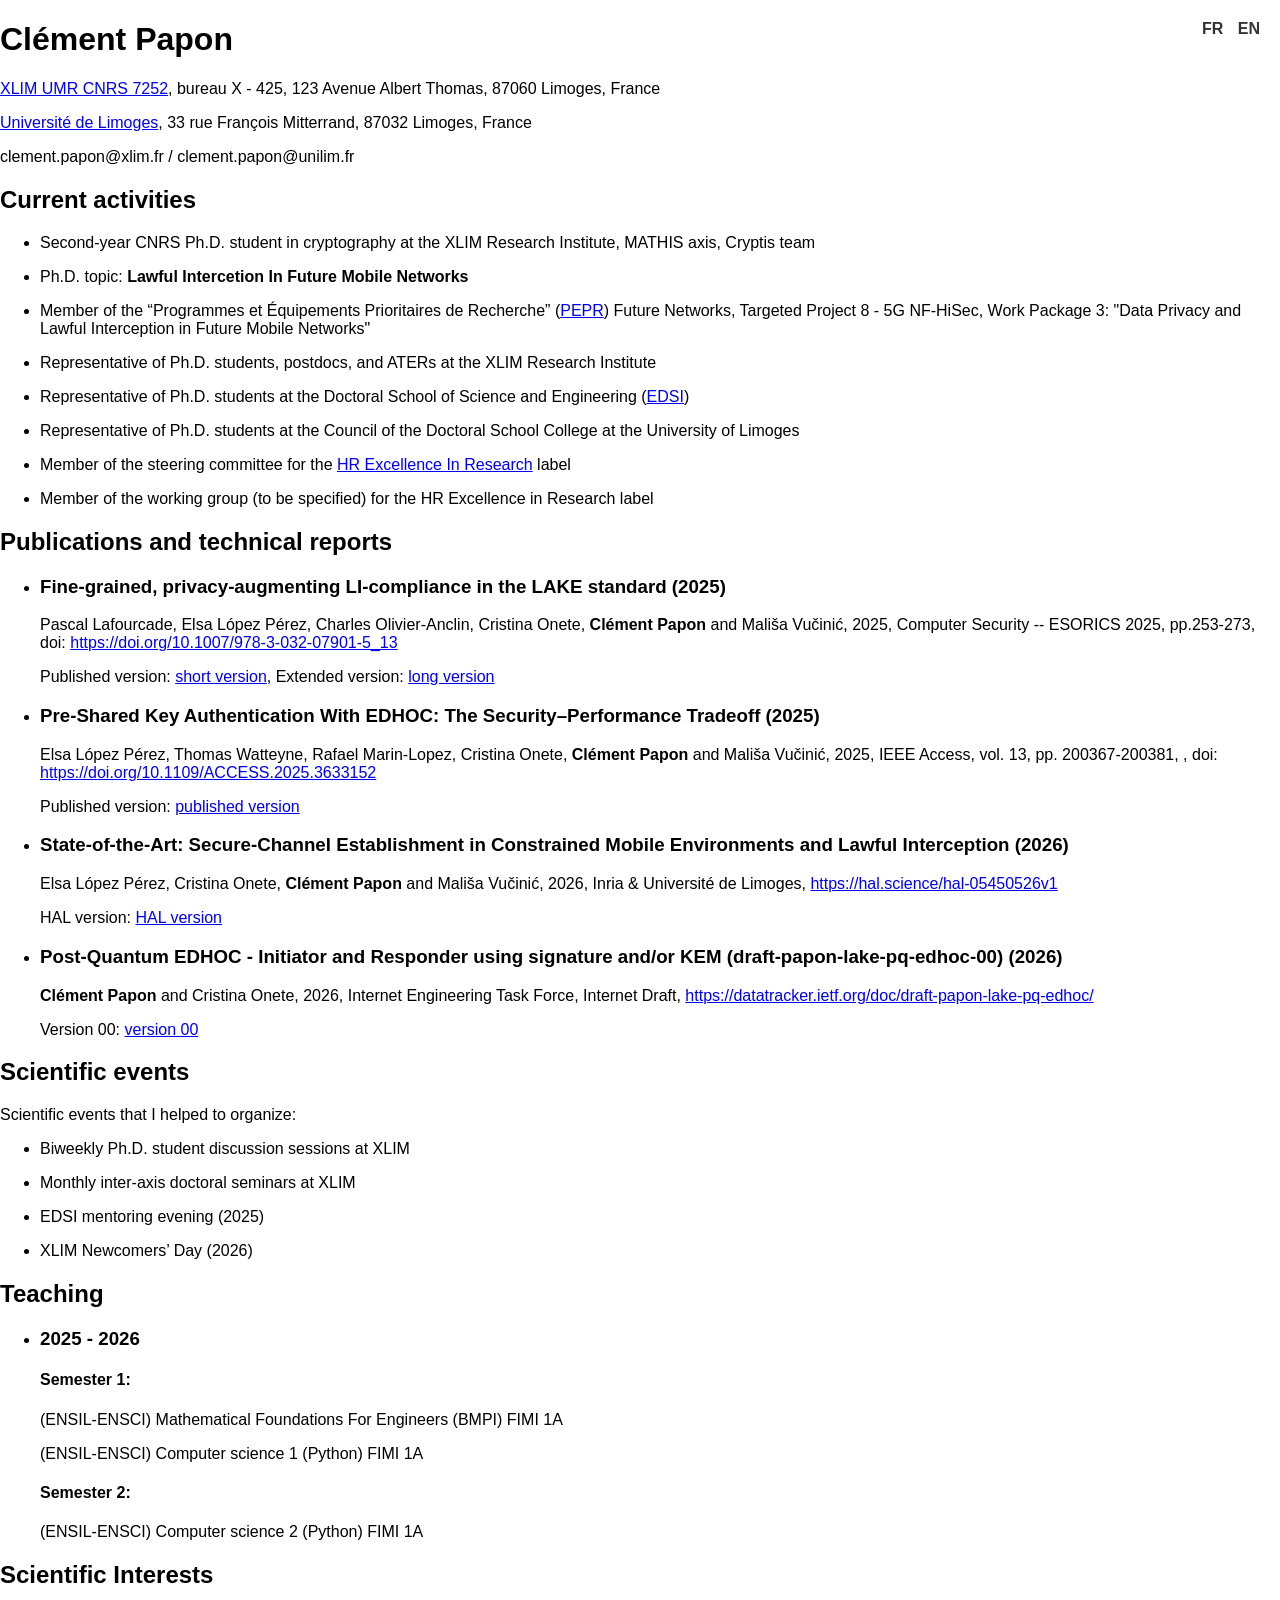
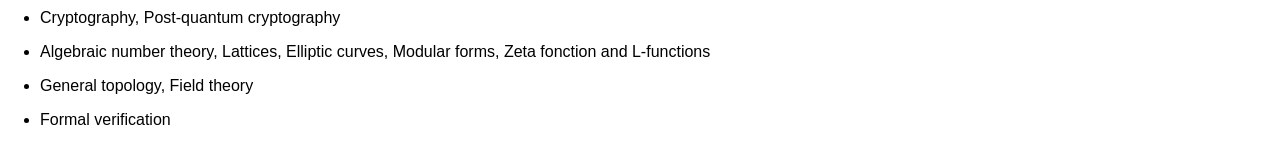
==== en/index.html @ 48d71d9f "ajustement et traduction" ====
<!DOCTYPE html>
<html>
<head>
  <title>Clément Papon</title>
  <meta charset="utf-8">
  <link rel="stylesheet" href="/style.css">
</head>
<body>
  <div class="lang-switch">
    <a href="/fr/">FR</a>
    <a href="/en/">EN</a>
  </div>
  <h1>Clément Papon</h1>
  <p><a href="https://www.xlim.fr">XLIM UMR CNRS 7252</a>, bureau X - 425, 123 Avenue Albert Thomas, 87060 Limoges, France</p>
  <p><a href="https://www.unilim.fr">Université de Limoges</a>, 33 rue François Mitterrand, 87032 Limoges, France</p>
  <p>clement.papon@xlim.fr / clement.papon@unilim.fr</p>
  <h2>Current activities</h2>
  <ul>
    <li><p>Second-year CNRS Ph.D. student in cryptography at the XLIM Research Institute, MATHIS axis, Cryptis team</p></li>
    <li><p>Ph.D. topic: <strong>Lawful Intercetion In Future Mobile Networks</strong></p></li>
    <li><p>Member of the “Programmes et Équipements Prioritaires de Recherche” (<a href="https://pepr-futurenetworks.fr">PEPR</a>) Future Networks, Targeted Project 8 - 5G NF-HiSec, Work Package 3: "Data Privacy and Lawful Interception in Future Mobile Networks"</p></li>
    <li><p>Representative of Ph.D. students, postdocs, and ATERs at the XLIM Research Institute</p></li>
    <li><p>Representative of Ph.D. students at the Doctoral School of Science and Engineering (<a href="https://www.unilim.fr/ced/les-ecoles-doctorales/ecole-doctorale-sciences-et-ingenierie/">EDSI</a>)</p></li>
    <li><p>Representative of Ph.D. students at the Council of the Doctoral School College at the University of Limoges</p></li>
    <li><p>Member of the steering committee for the <a href="https://www.unilim.fr/recherche/recherche-et-engagement-europeen/">HR Excellence In Research</a> label</p></li>
    <li><p>Member of the working group (to be specified) for the HR Excellence in Research label</p></li>
  </ul>
  <h2>Publications and technical reports</h2>
  <ul>
    <li><h3><strong>Fine-grained, privacy-augmenting LI-compliance in the LAKE standard (2025)</strong></h3></li>
    <p>Pascal Lafourcade, Elsa López Pérez, Charles Olivier-Anclin, Cristina Onete, <strong>Clément Papon</strong> and Mališa Vučinić, 2025, Computer Security -- ESORICS 2025, pp.253-273, doi: <a href="https://doi.org/10.1007/978-3-032-07901-5_13">https://doi.org/10.1007/978-3-032-07901-5_13 </a></p>
    <p>Published version: <a href="/articles/LI-EDHOC-short.pdf">short version</a>, Extended version: <a href="/articles/LI-EDHOC-long.pdf">long version</a></p>
    <li><h3><strong>Pre-Shared Key Authentication With EDHOC: The Security–Performance Tradeoff (2025)</strong></h3></li>
    <p>Elsa López Pérez, Thomas Watteyne, Rafael Marin-Lopez, Cristina Onete, <strong>Clément Papon</strong> and Mališa Vučinić, 2025, IEEE Access, vol. 13, pp. 200367-200381, , doi: <a href="https://doi.org/10.1109/ACCESS.2025.3633152">https://doi.org/10.1109/ACCESS.2025.3633152</a></p>
    <p>Published version: <a href="/articles/EDHOC-PSK.pdf">published version</a></p>
    <li><h3><strong>State-of-the-Art: Secure-Channel Establishment in Constrained Mobile Environments and Lawful Interception (2026)</strong></h3></li>
    <p>Elsa López Pérez, Cristina Onete, <strong>Clément Papon</strong> and Mališa Vučinić, 2026, Inria & Université de Limoges, <a href="https://hal.science/hal-05450526v1">https://hal.science/hal-05450526v1</a></p>
    <p>HAL version: <a href="/articles/State-of-the-art-D31.pdf">HAL version</a></p>
    <li><h3><strong>Post-Quantum EDHOC - Initiator and Responder using signature and/or KEM (draft-papon-lake-pq-edhoc-00) (2026)</strong></h3></li>
    <p><strong>Clément Papon</strong> and Cristina Onete, 2026, Internet Engineering Task Force, Internet Draft, <a href="https://datatracker.ietf.org/doc/draft-papon-lake-pq-edhoc/">https://datatracker.ietf.org/doc/draft-papon-lake-pq-edhoc/</a></p>
    <p>Version 00: <a href="/articles/draft-papon-lake-pq-edhoc-00.pdf">version 00</a></p>
  </ul>
  <h2>Scientific events</h2>
  <p>Scientific events that I helped to organize:</p>
  <ul>
    <li><p>Biweekly Ph.D. student discussion sessions at XLIM</p></li>
    <li><p>Monthly inter-axis doctoral seminars at XLIM</p></li>
    <li><p>EDSI mentoring evening (2025)</p></li>
    <li><p>XLIM Newcomers’ Day (2026)</p></li>
  </ul>
  <h2>Teaching</h2>
  <ul>
    <li><h3><strong>2025 - 2026</strong></h3></li>
    <p><h4>Semester 1:</h4> (ENSIL-ENSCI) Mathematical Foundations For Engineers (BMPI) FIMI 1A</p>
    <p>(ENSIL-ENSCI) Computer science 1 (Python) FIMI 1A</p>
    <p><h4>Semester 2:</h4> (ENSIL-ENSCI) Computer science 2 (Python) FIMI 1A</p>
  </ul>
  <h2>Scientific Interests</h2>
  <ul>
    <li><p>Cryptography, Post-quantum cryptography</p></li>
    <li><p>Algebraic number theory, Lattices, Elliptic curves, Modular forms, Zeta fonction and L-functions</p></li>
    <li><p>General topology, Field theory</p></li>
    <li><p>Formal verification</p></li>
  </ul>
  </body>
</html>
---- style.css ----
body {
    font-family: sans-serif;
    margin: auto;
    max-width: 1280px;
  }

  .navbar {
    background-color: #313236;
    border-radius: 2px;
    max-width: 800px;
  }

  .navbar a {
    color: #aaa;
    display: inline-block;
    font-size: 15px;
    padding: 10px;
    text-decoration: none;
  }

  .navbar a:hover {
    color: #ffffff;
  }

  .lang-switch {
    position: absolute;
    top: 20px;
    right: 20px;
    font-family: sans-serif;
  }

  .lang-switch a {
    text-decoration: none;
    margin-left: 10px;
    color: #333;
    font-weight: bold;
  }
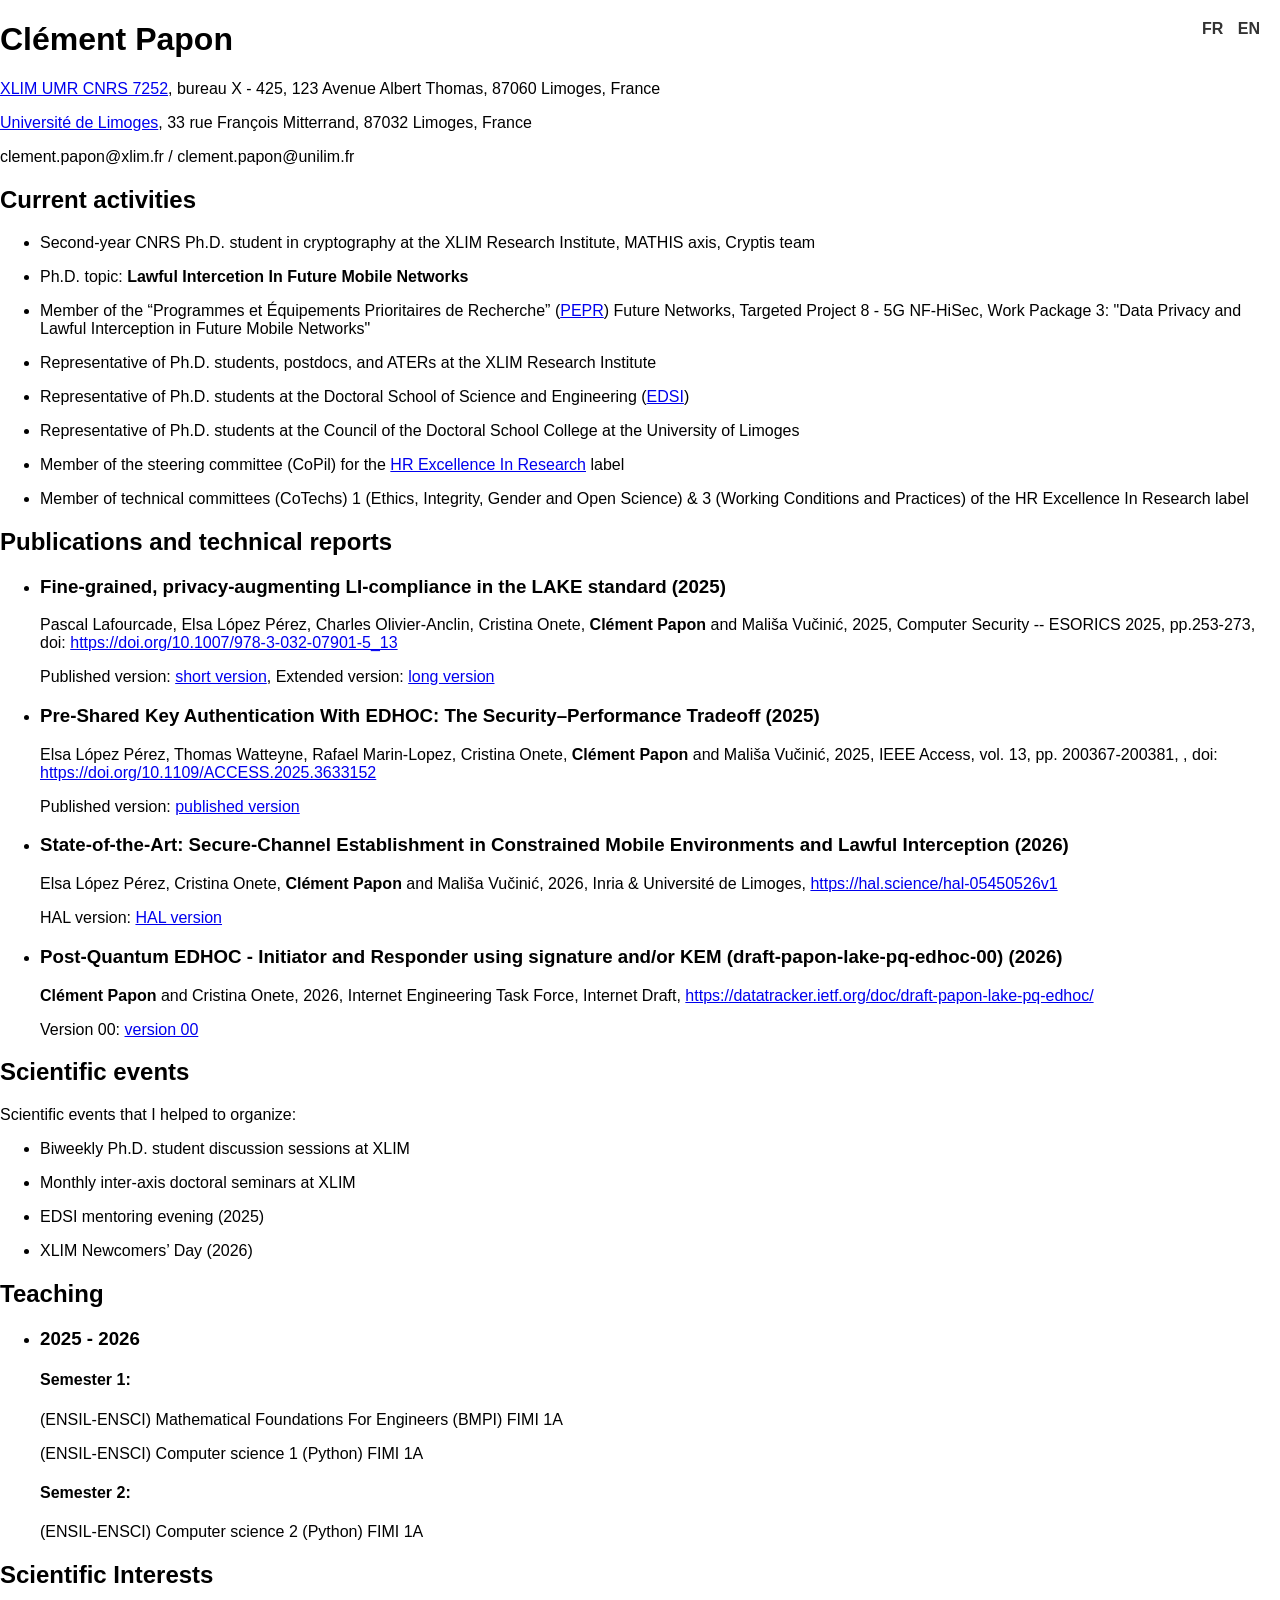
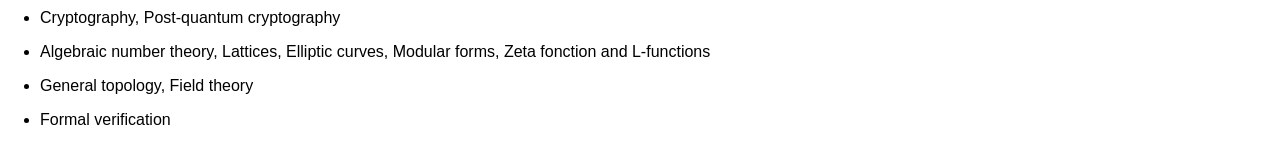
==== commit 1727ac7d: "CoTechs" ====
--- a/en/index.html
+++ b/en/index.html
@@ -22,8 +22,8 @@
     <li><p>Representative of Ph.D. students, postdocs, and ATERs at the XLIM Research Institute</p></li>
     <li><p>Representative of Ph.D. students at the Doctoral School of Science and Engineering (<a href="https://www.unilim.fr/ced/les-ecoles-doctorales/ecole-doctorale-sciences-et-ingenierie/">EDSI</a>)</p></li>
     <li><p>Representative of Ph.D. students at the Council of the Doctoral School College at the University of Limoges</p></li>
-    <li><p>Member of the steering committee for the <a href="https://www.unilim.fr/recherche/recherche-et-engagement-europeen/">HR Excellence In Research</a> label</p></li>
-    <li><p>Member of the working group (to be specified) for the HR Excellence in Research label</p></li>
+    <li><p>Member of the steering committee (CoPil) for the <a href="https://www.unilim.fr/recherche/recherche-et-engagement-europeen/">HR Excellence In Research</a> label</p></li>
+    <li><p>Member of technical committees (CoTechs) 1 (Ethics, Integrity, Gender and Open Science) & 3 (Working Conditions and Practices) of the HR Excellence In Research label</p></li>
   </ul>
   <h2>Publications and technical reports</h2>
   <ul>
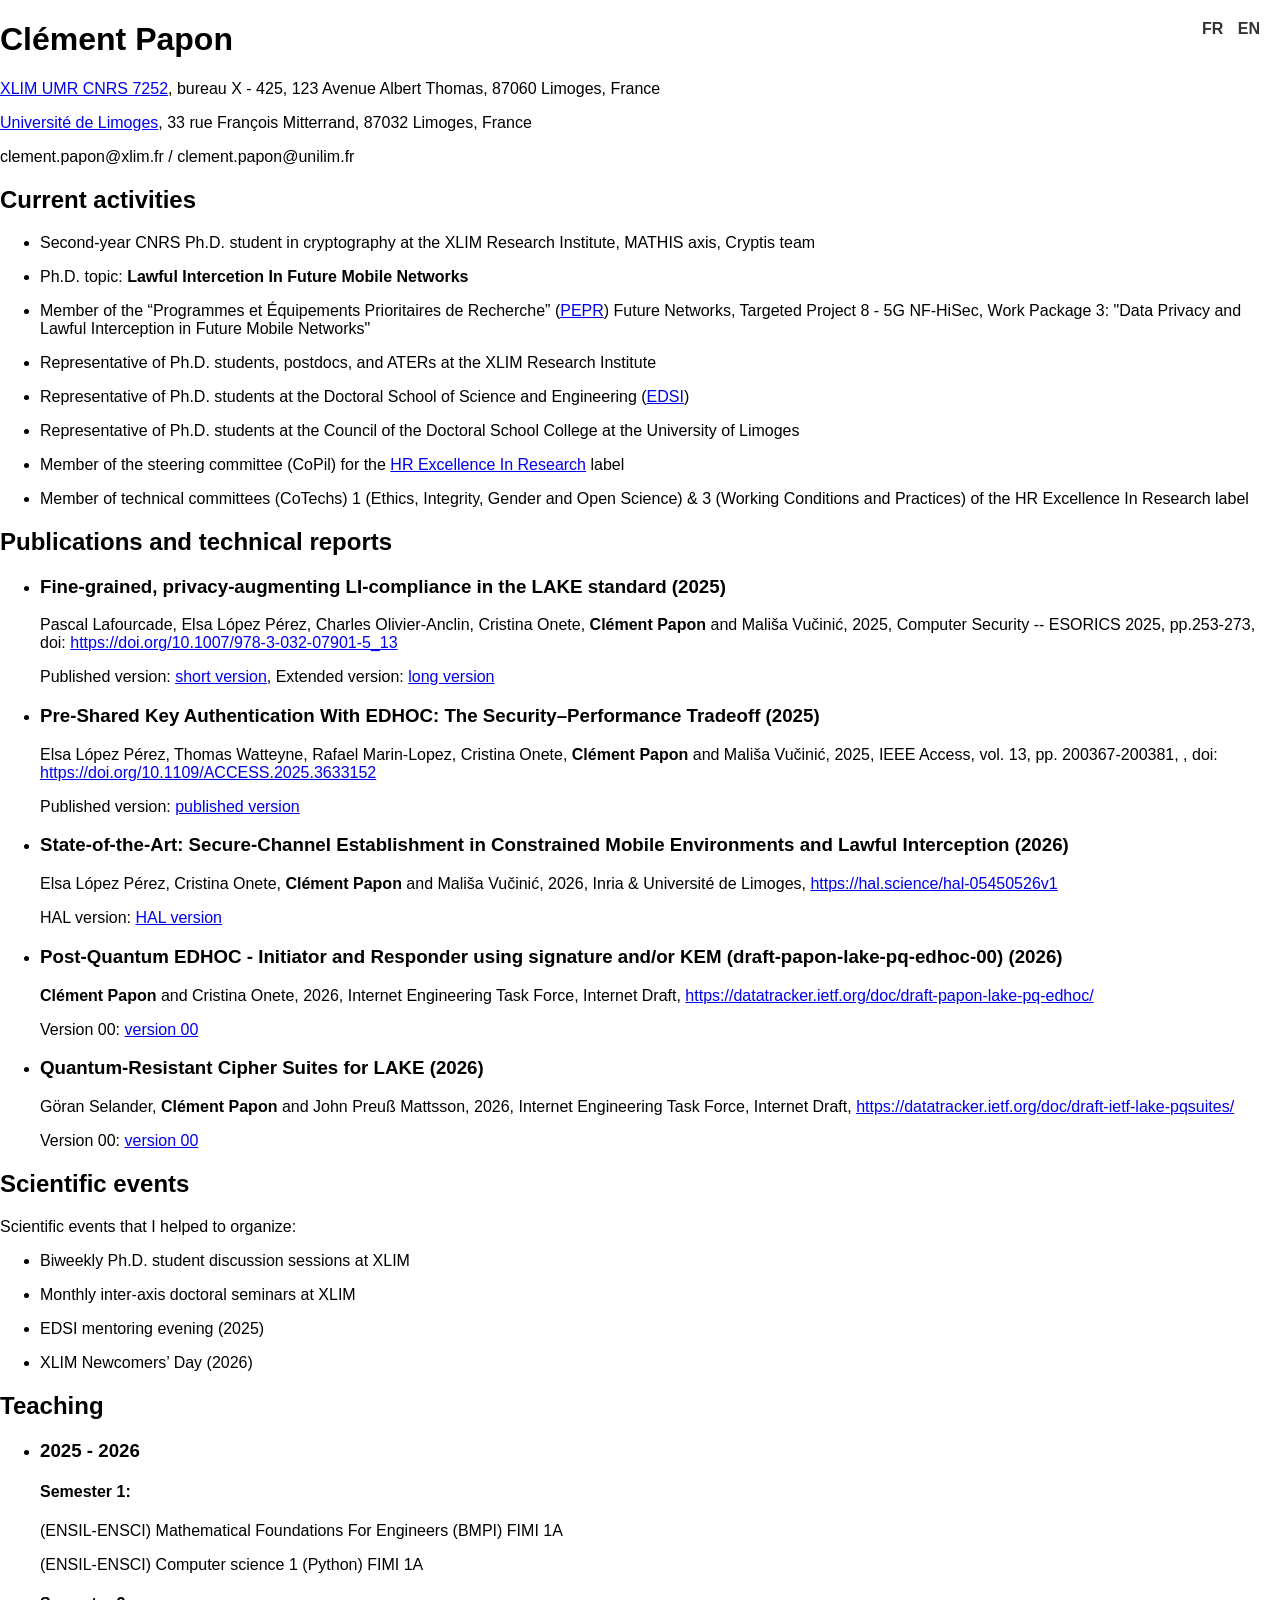
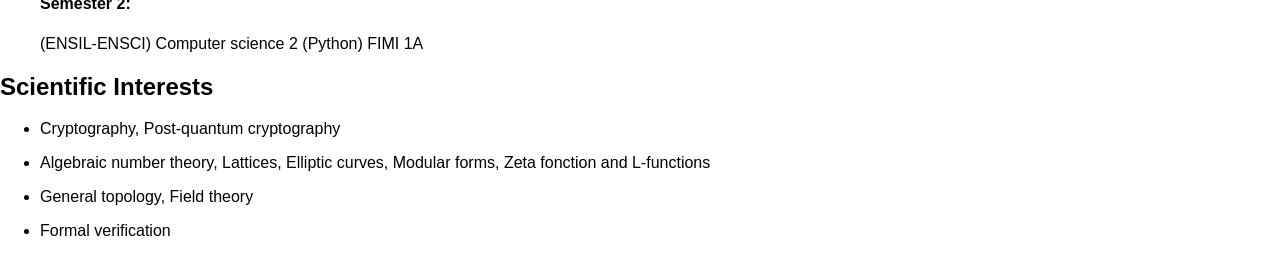
==== commit f06c821a: "Ietf update" ====
--- a/en/index.html
+++ b/en/index.html
@@ -39,7 +39,10 @@
     <li><h3><strong>Post-Quantum EDHOC - Initiator and Responder using signature and/or KEM (draft-papon-lake-pq-edhoc-00) (2026)</strong></h3></li>
     <p><strong>Clément Papon</strong> and Cristina Onete, 2026, Internet Engineering Task Force, Internet Draft, <a href="https://datatracker.ietf.org/doc/draft-papon-lake-pq-edhoc/">https://datatracker.ietf.org/doc/draft-papon-lake-pq-edhoc/</a></p>
     <p>Version 00: <a href="/articles/draft-papon-lake-pq-edhoc-00.pdf">version 00</a></p>
-  </ul>
+    <li><h3><strong>Quantum-Resistant Cipher Suites for LAKE (2026)</strong></h3></li>
+    <p>Göran Selander, <strong>Clément Papon</strong> and John Preuß Mattsson, 2026, Internet Engineering Task Force, Internet Draft, <a href="https://datatracker.ietf.org/doc/draft-ietf-lake-pqsuites/">https://datatracker.ietf.org/doc/draft-ietf-lake-pqsuites/</a></p>
+    <p>Version 00: <a href="https://datatracker.ietf.org/doc/draft-ietf-lake-pqsuites/">version 00</a></p>
+</ul>
   <h2>Scientific events</h2>
   <p>Scientific events that I helped to organize:</p>
   <ul>
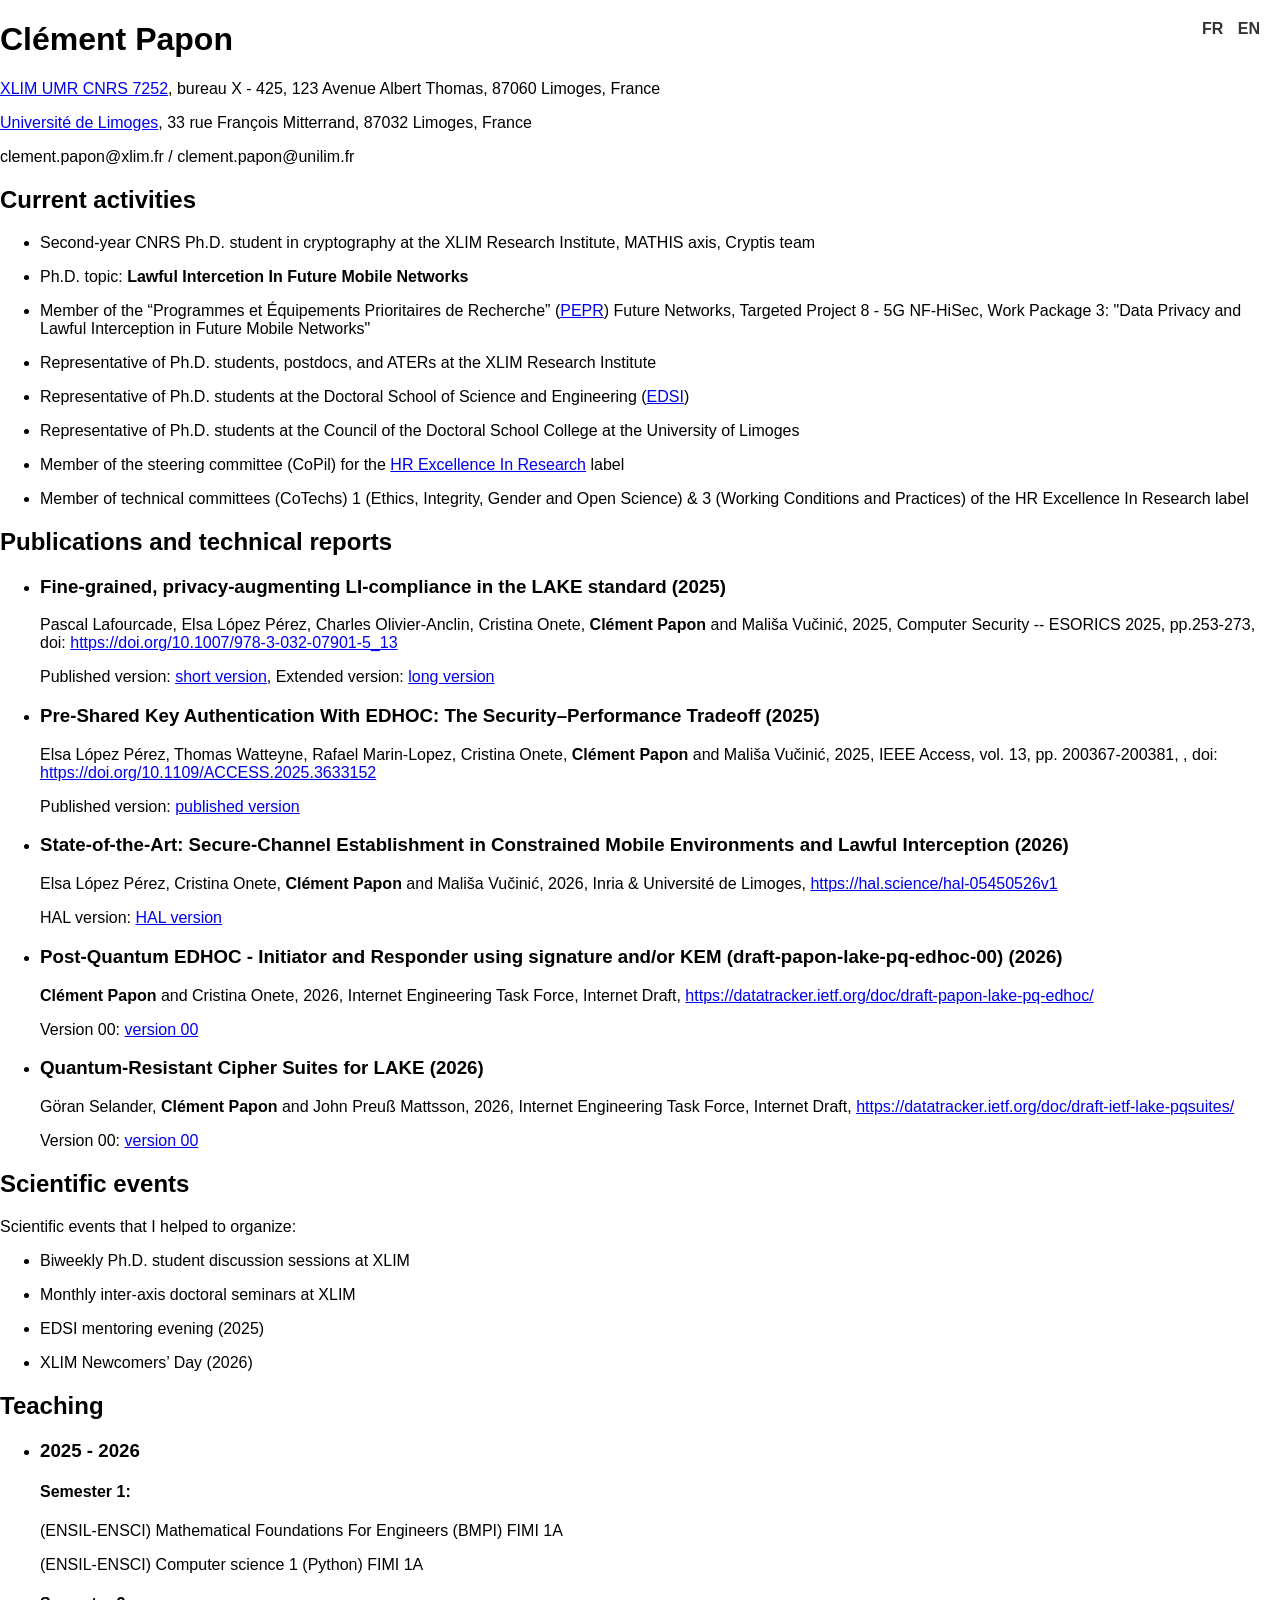
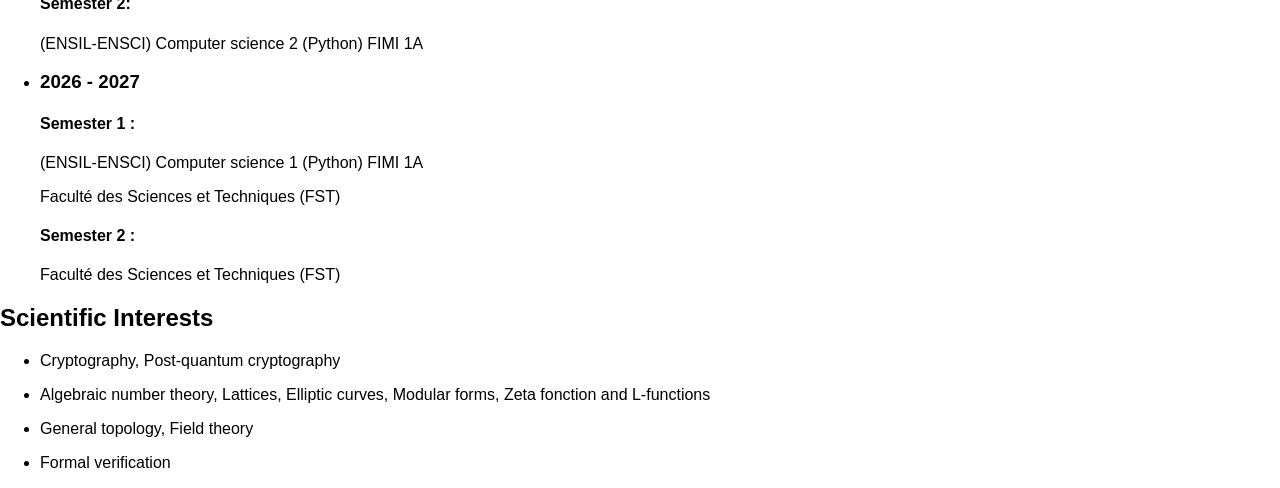
==== commit 5a61cb58: "teaching" ====
--- a/en/index.html
+++ b/en/index.html
@@ -57,6 +57,11 @@
     <p><h4>Semester 1:</h4> (ENSIL-ENSCI) Mathematical Foundations For Engineers (BMPI) FIMI 1A</p>
     <p>(ENSIL-ENSCI) Computer science 1 (Python) FIMI 1A</p>
     <p><h4>Semester 2:</h4> (ENSIL-ENSCI) Computer science 2 (Python) FIMI 1A</p>
+    <li><h3><strong>2026 - 2027</strong></h3></li>
+    <p><h4>Semester 1 :</h4></p>
+    <p>(ENSIL-ENSCI) Computer science 1 (Python) FIMI 1A</p>
+    <p>Faculté des Sciences et Techniques (FST)</p>
+    <p><h4>Semester 2 :</h4>Faculté des Sciences et Techniques (FST)</p>
   </ul>
   <h2>Scientific Interests</h2>
   <ul>
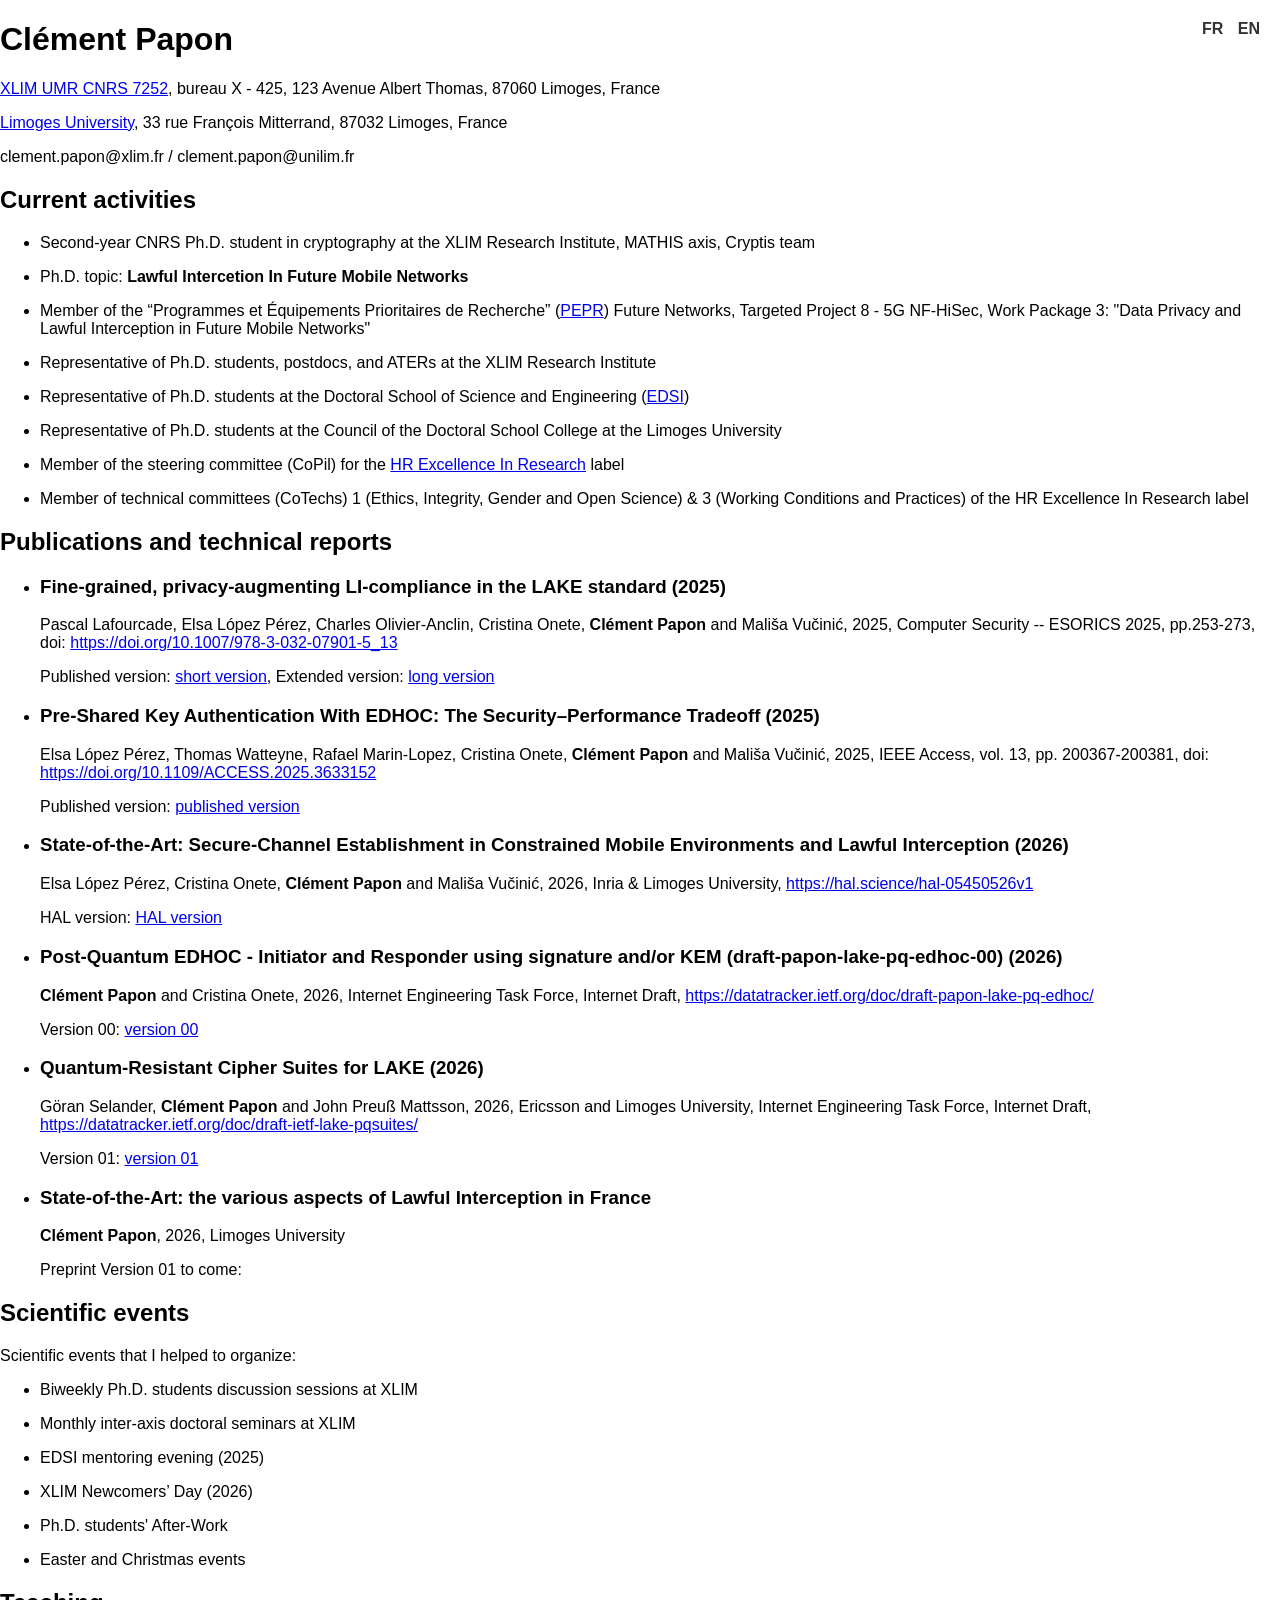
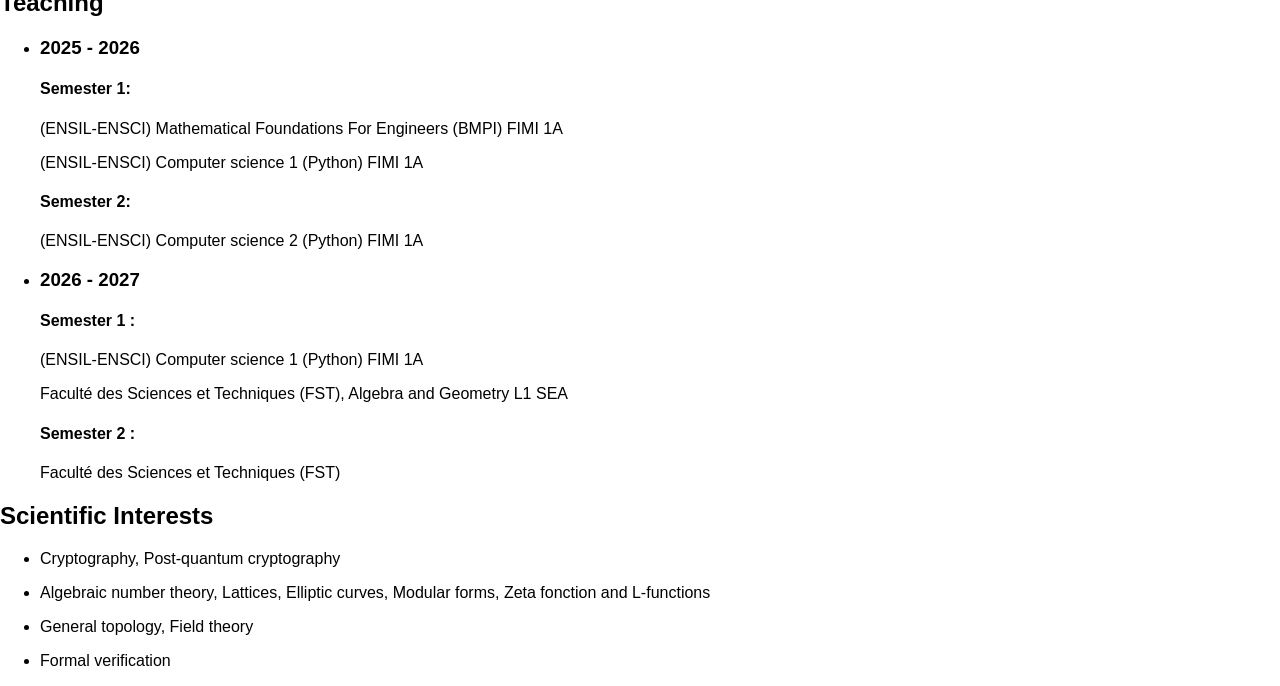
==== commit 3c3fe41d: "update septembre" ====
--- a/en/index.html
+++ b/en/index.html
@@ -12,7 +12,7 @@
   </div>
   <h1>Clément Papon</h1>
   <p><a href="https://www.xlim.fr">XLIM UMR CNRS 7252</a>, bureau X - 425, 123 Avenue Albert Thomas, 87060 Limoges, France</p>
-  <p><a href="https://www.unilim.fr">Université de Limoges</a>, 33 rue François Mitterrand, 87032 Limoges, France</p>
+  <p><a href="https://www.unilim.fr">Limoges University</a>, 33 rue François Mitterrand, 87032 Limoges, France</p>
   <p>clement.papon@xlim.fr / clement.papon@unilim.fr</p>
   <h2>Current activities</h2>
   <ul>
@@ -21,7 +21,7 @@
     <li><p>Member of the “Programmes et Équipements Prioritaires de Recherche” (<a href="https://pepr-futurenetworks.fr">PEPR</a>) Future Networks, Targeted Project 8 - 5G NF-HiSec, Work Package 3: "Data Privacy and Lawful Interception in Future Mobile Networks"</p></li>
     <li><p>Representative of Ph.D. students, postdocs, and ATERs at the XLIM Research Institute</p></li>
     <li><p>Representative of Ph.D. students at the Doctoral School of Science and Engineering (<a href="https://www.unilim.fr/ced/les-ecoles-doctorales/ecole-doctorale-sciences-et-ingenierie/">EDSI</a>)</p></li>
-    <li><p>Representative of Ph.D. students at the Council of the Doctoral School College at the University of Limoges</p></li>
+    <li><p>Representative of Ph.D. students at the Council of the Doctoral School College at the Limoges University</p></li>
     <li><p>Member of the steering committee (CoPil) for the <a href="https://www.unilim.fr/recherche/recherche-et-engagement-europeen/">HR Excellence In Research</a> label</p></li>
     <li><p>Member of technical committees (CoTechs) 1 (Ethics, Integrity, Gender and Open Science) & 3 (Working Conditions and Practices) of the HR Excellence In Research label</p></li>
   </ul>
@@ -31,25 +31,31 @@
     <p>Pascal Lafourcade, Elsa López Pérez, Charles Olivier-Anclin, Cristina Onete, <strong>Clément Papon</strong> and Mališa Vučinić, 2025, Computer Security -- ESORICS 2025, pp.253-273, doi: <a href="https://doi.org/10.1007/978-3-032-07901-5_13">https://doi.org/10.1007/978-3-032-07901-5_13 </a></p>
     <p>Published version: <a href="/articles/LI-EDHOC-short.pdf">short version</a>, Extended version: <a href="/articles/LI-EDHOC-long.pdf">long version</a></p>
     <li><h3><strong>Pre-Shared Key Authentication With EDHOC: The Security–Performance Tradeoff (2025)</strong></h3></li>
-    <p>Elsa López Pérez, Thomas Watteyne, Rafael Marin-Lopez, Cristina Onete, <strong>Clément Papon</strong> and Mališa Vučinić, 2025, IEEE Access, vol. 13, pp. 200367-200381, , doi: <a href="https://doi.org/10.1109/ACCESS.2025.3633152">https://doi.org/10.1109/ACCESS.2025.3633152</a></p>
+    <p>Elsa López Pérez, Thomas Watteyne, Rafael Marin-Lopez, Cristina Onete, <strong>Clément Papon</strong> and Mališa Vučinić, 2025, IEEE Access, vol. 13, pp. 200367-200381, doi: <a href="https://doi.org/10.1109/ACCESS.2025.3633152">https://doi.org/10.1109/ACCESS.2025.3633152</a></p>
     <p>Published version: <a href="/articles/EDHOC-PSK.pdf">published version</a></p>
     <li><h3><strong>State-of-the-Art: Secure-Channel Establishment in Constrained Mobile Environments and Lawful Interception (2026)</strong></h3></li>
-    <p>Elsa López Pérez, Cristina Onete, <strong>Clément Papon</strong> and Mališa Vučinić, 2026, Inria & Université de Limoges, <a href="https://hal.science/hal-05450526v1">https://hal.science/hal-05450526v1</a></p>
+    <p>Elsa López Pérez, Cristina Onete, <strong>Clément Papon</strong> and Mališa Vučinić, 2026, Inria & Limoges University, <a href="https://hal.science/hal-05450526v1">https://hal.science/hal-05450526v1</a></p>
     <p>HAL version: <a href="/articles/State-of-the-art-D31.pdf">HAL version</a></p>
     <li><h3><strong>Post-Quantum EDHOC - Initiator and Responder using signature and/or KEM (draft-papon-lake-pq-edhoc-00) (2026)</strong></h3></li>
     <p><strong>Clément Papon</strong> and Cristina Onete, 2026, Internet Engineering Task Force, Internet Draft, <a href="https://datatracker.ietf.org/doc/draft-papon-lake-pq-edhoc/">https://datatracker.ietf.org/doc/draft-papon-lake-pq-edhoc/</a></p>
     <p>Version 00: <a href="/articles/draft-papon-lake-pq-edhoc-00.pdf">version 00</a></p>
     <li><h3><strong>Quantum-Resistant Cipher Suites for LAKE (2026)</strong></h3></li>
-    <p>Göran Selander, <strong>Clément Papon</strong> and John Preuß Mattsson, 2026, Internet Engineering Task Force, Internet Draft, <a href="https://datatracker.ietf.org/doc/draft-ietf-lake-pqsuites/">https://datatracker.ietf.org/doc/draft-ietf-lake-pqsuites/</a></p>
-    <p>Version 00: <a href="https://datatracker.ietf.org/doc/draft-ietf-lake-pqsuites/">version 00</a></p>
+    <p>Göran Selander, <strong>Clément Papon</strong> and John Preuß Mattsson, 2026, Ericsson and Limoges University, Internet Engineering Task Force, Internet Draft, <a href="https://datatracker.ietf.org/doc/draft-ietf-lake-pqsuites/">https://datatracker.ietf.org/doc/draft-ietf-lake-pqsuites/</a></p>
+    <p>Version 01: <a href="https://datatracker.ietf.org/doc/draft-ietf-lake-pqsuites/">version 01</a></p>
+    <li><h3><strong>State-of-the-Art: the various aspects of Lawful Interception in France</strong></h3></li>
+    <p><strong>Clément Papon</strong>, 2026, Limoges University</a></p>
+    <p>Preprint Version 01 to come:</p>
+
 </ul>
   <h2>Scientific events</h2>
   <p>Scientific events that I helped to organize:</p>
   <ul>
-    <li><p>Biweekly Ph.D. student discussion sessions at XLIM</p></li>
+    <li><p>Biweekly Ph.D. students discussion sessions at XLIM</p></li>
     <li><p>Monthly inter-axis doctoral seminars at XLIM</p></li>
     <li><p>EDSI mentoring evening (2025)</p></li>
     <li><p>XLIM Newcomers’ Day (2026)</p></li>
+    <li><p>Ph.D. students' After-Work</p></li>
+    <li><p>Easter and Christmas events</p></li>
   </ul>
   <h2>Teaching</h2>
   <ul>
@@ -60,7 +66,7 @@
     <li><h3><strong>2026 - 2027</strong></h3></li>
     <p><h4>Semester 1 :</h4></p>
     <p>(ENSIL-ENSCI) Computer science 1 (Python) FIMI 1A</p>
-    <p>Faculté des Sciences et Techniques (FST)</p>
+    <p>Faculté des Sciences et Techniques (FST), Algebra and Geometry L1 SEA</p>
     <p><h4>Semester 2 :</h4>Faculté des Sciences et Techniques (FST)</p>
   </ul>
   <h2>Scientific Interests</h2>
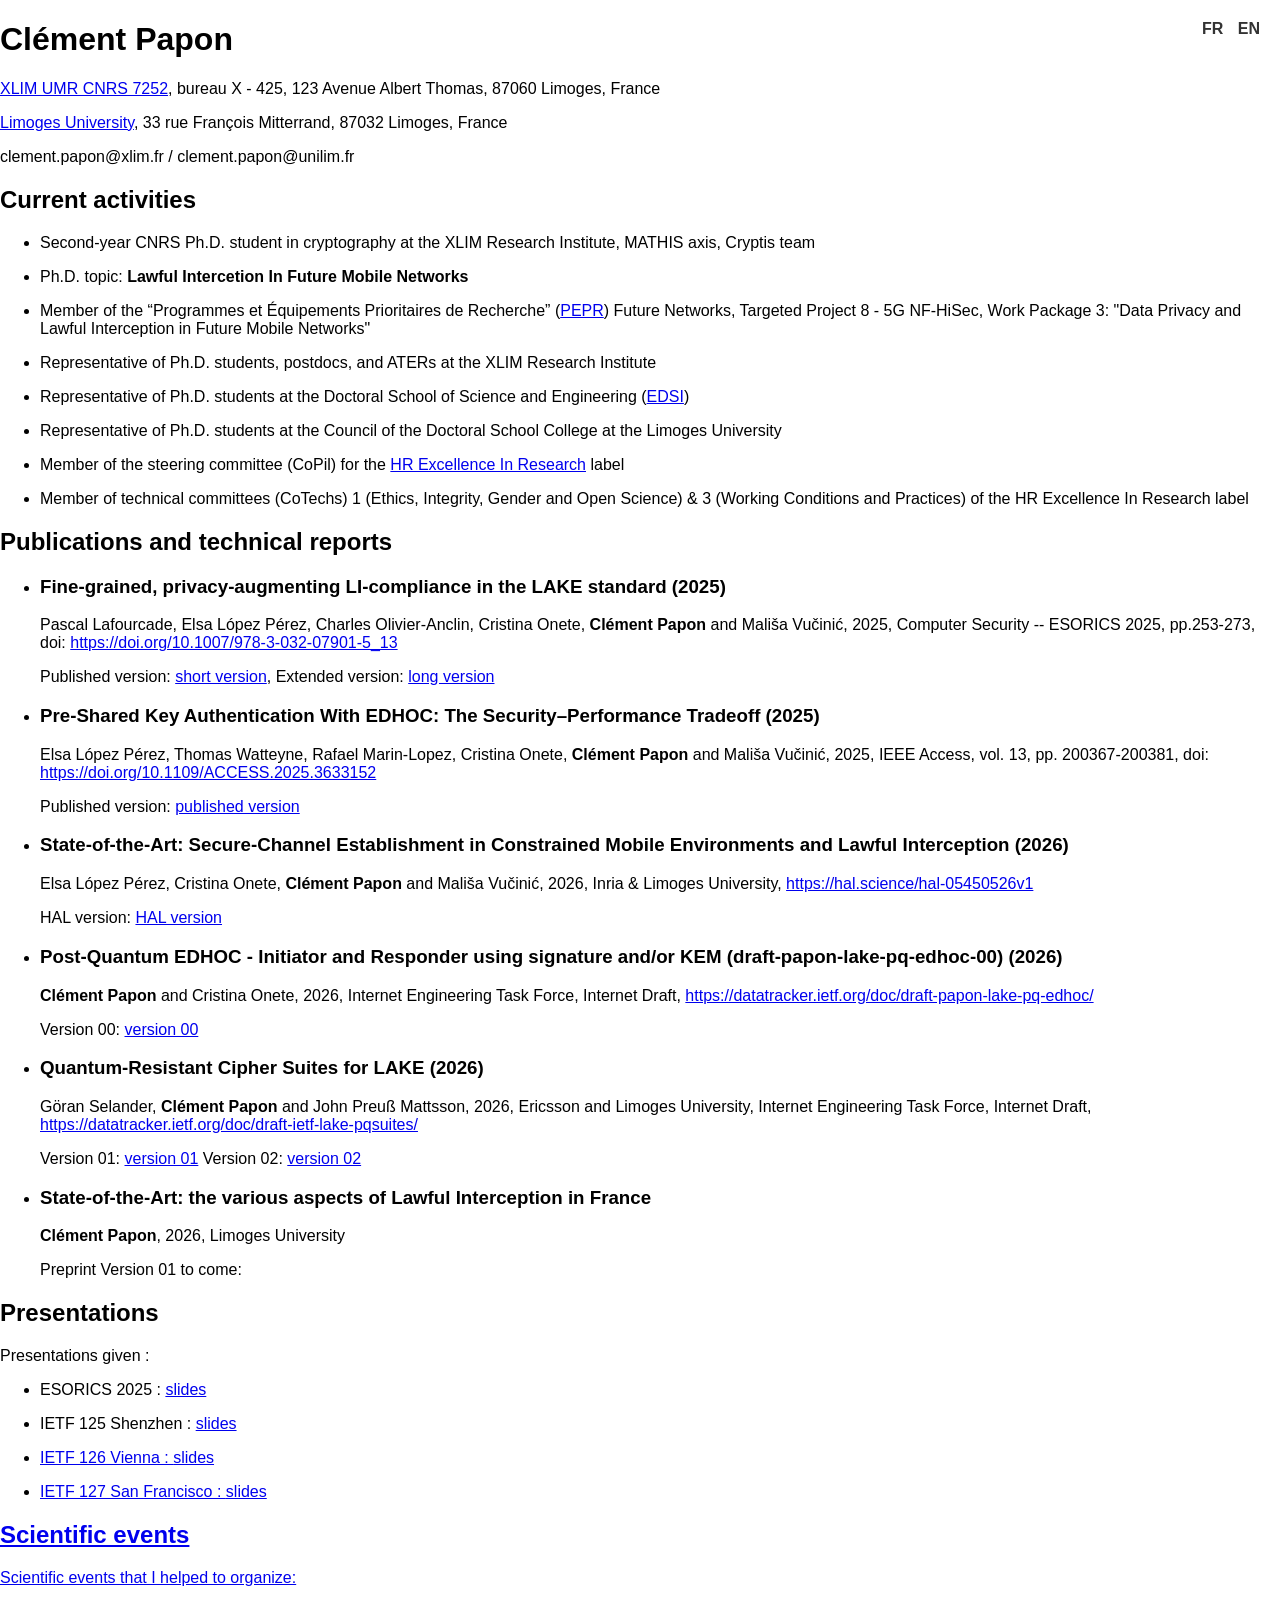
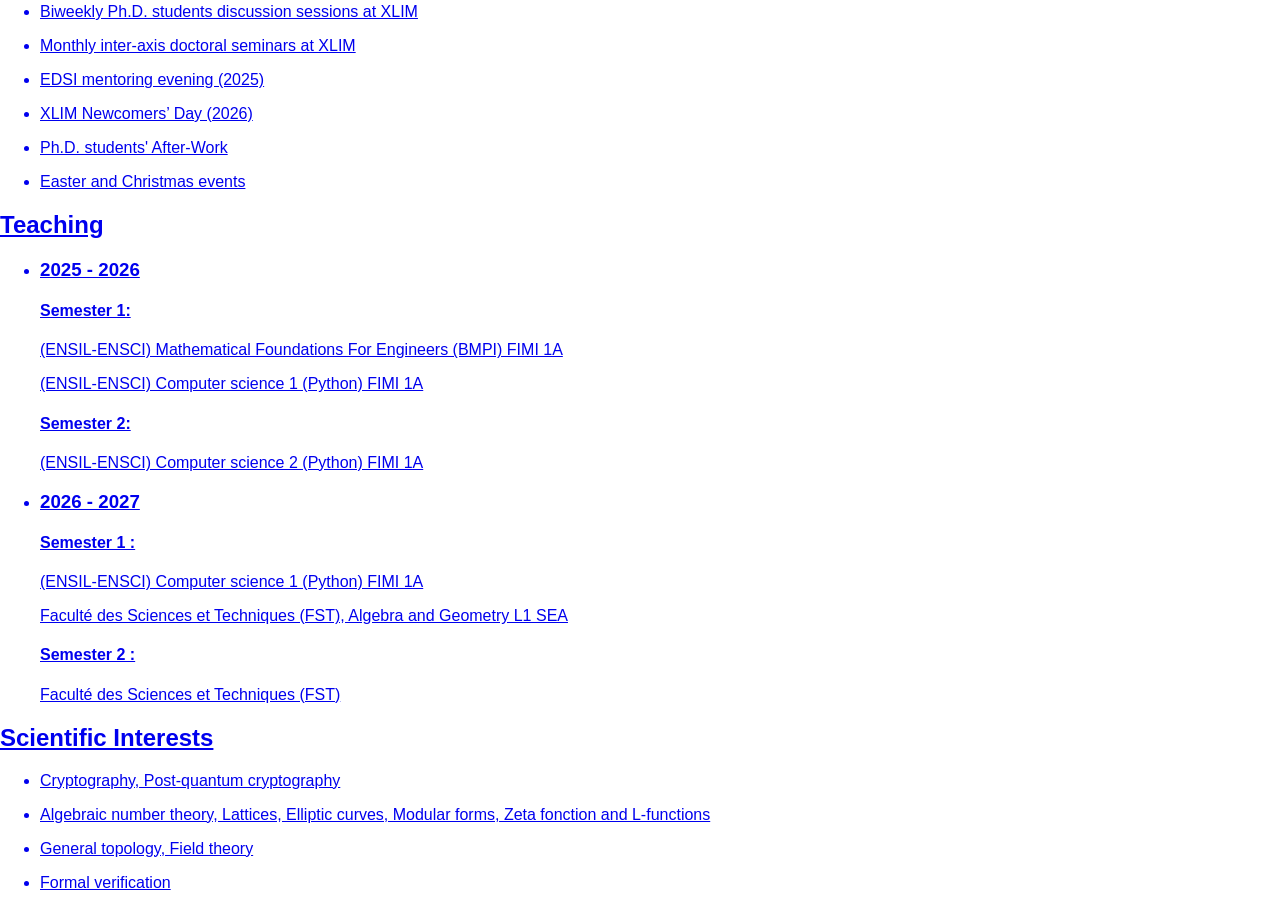
==== commit 26a55edc: "november update" ====
--- a/en/index.html
+++ b/en/index.html
@@ -41,11 +41,19 @@
     <p>Version 00: <a href="/articles/draft-papon-lake-pq-edhoc-00.pdf">version 00</a></p>
     <li><h3><strong>Quantum-Resistant Cipher Suites for LAKE (2026)</strong></h3></li>
     <p>Göran Selander, <strong>Clément Papon</strong> and John Preuß Mattsson, 2026, Ericsson and Limoges University, Internet Engineering Task Force, Internet Draft, <a href="https://datatracker.ietf.org/doc/draft-ietf-lake-pqsuites/">https://datatracker.ietf.org/doc/draft-ietf-lake-pqsuites/</a></p>
-    <p>Version 01: <a href="https://datatracker.ietf.org/doc/draft-ietf-lake-pqsuites/">version 01</a></p>
+    <p>Version 01: <a href="https://datatracker.ietf.org/doc/draft-ietf-lake-pqsuites/01/">version 01</a> Version 02: <a href="https://datatracker.ietf.org/doc/draft-ietf-lake-pqsuites/02/">version 02</a></p>
     <li><h3><strong>State-of-the-Art: the various aspects of Lawful Interception in France</strong></h3></li>
     <p><strong>Clément Papon</strong>, 2026, Limoges University</a></p>
     <p>Preprint Version 01 to come:</p>
-
+  </ul>
+  <h2>Presentations</h2>
+  <p>Presentations given :</p>
+  <ul>
+    <li><p>ESORICS 2025 : <a href="/pres/ESORICS_2025.pdf"> slides</a></p></li>
+    <li><p>IETF 125 Shenzhen : <a href="/pres/IETF_125.pdf"> slides</p></li>
+    <li><p>IETF 126 Vienna : <a href="/pres/IETF_126.pdf"> slides</p></li>
+    <li><p>IETF 127 San Francisco : <a href="/pres/IETF_127.pdf"> slides</p></li>
+  </ul>
 </ul>
   <h2>Scientific events</h2>
   <p>Scientific events that I helped to organize:</p>
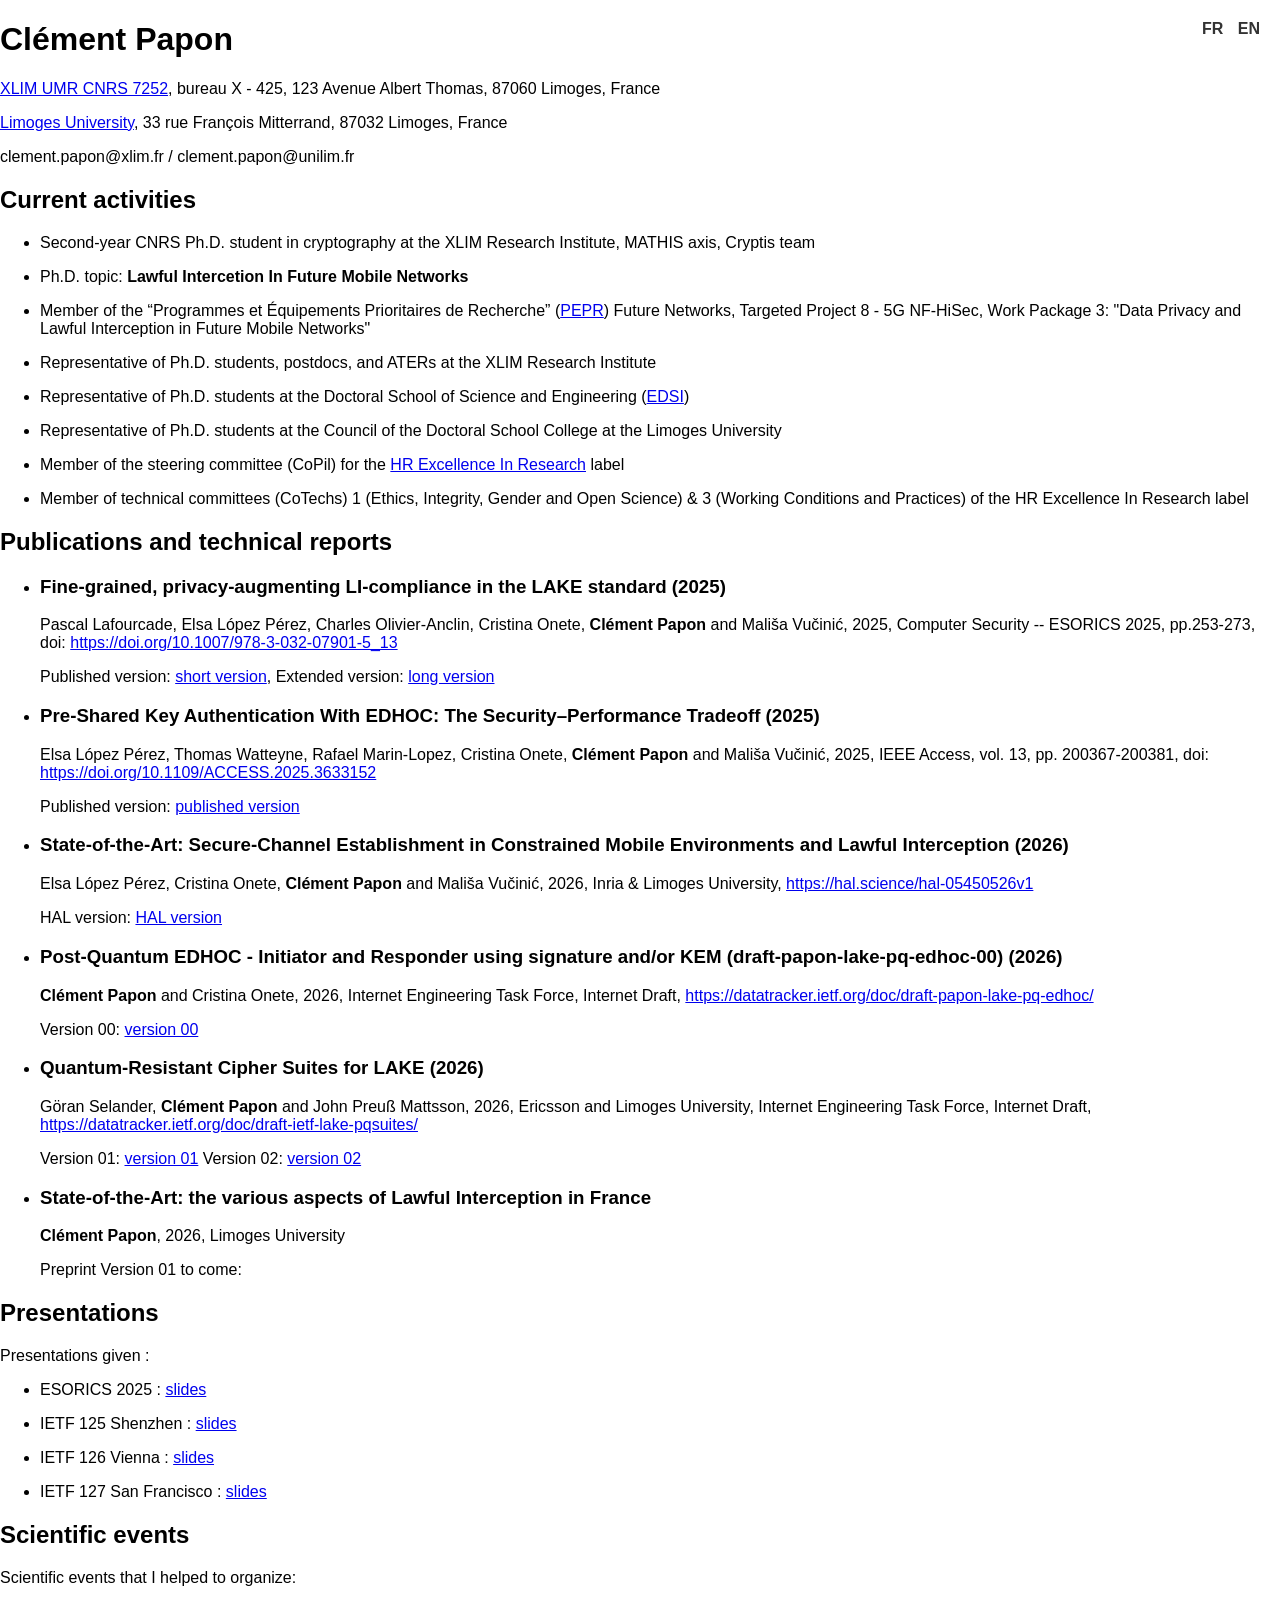
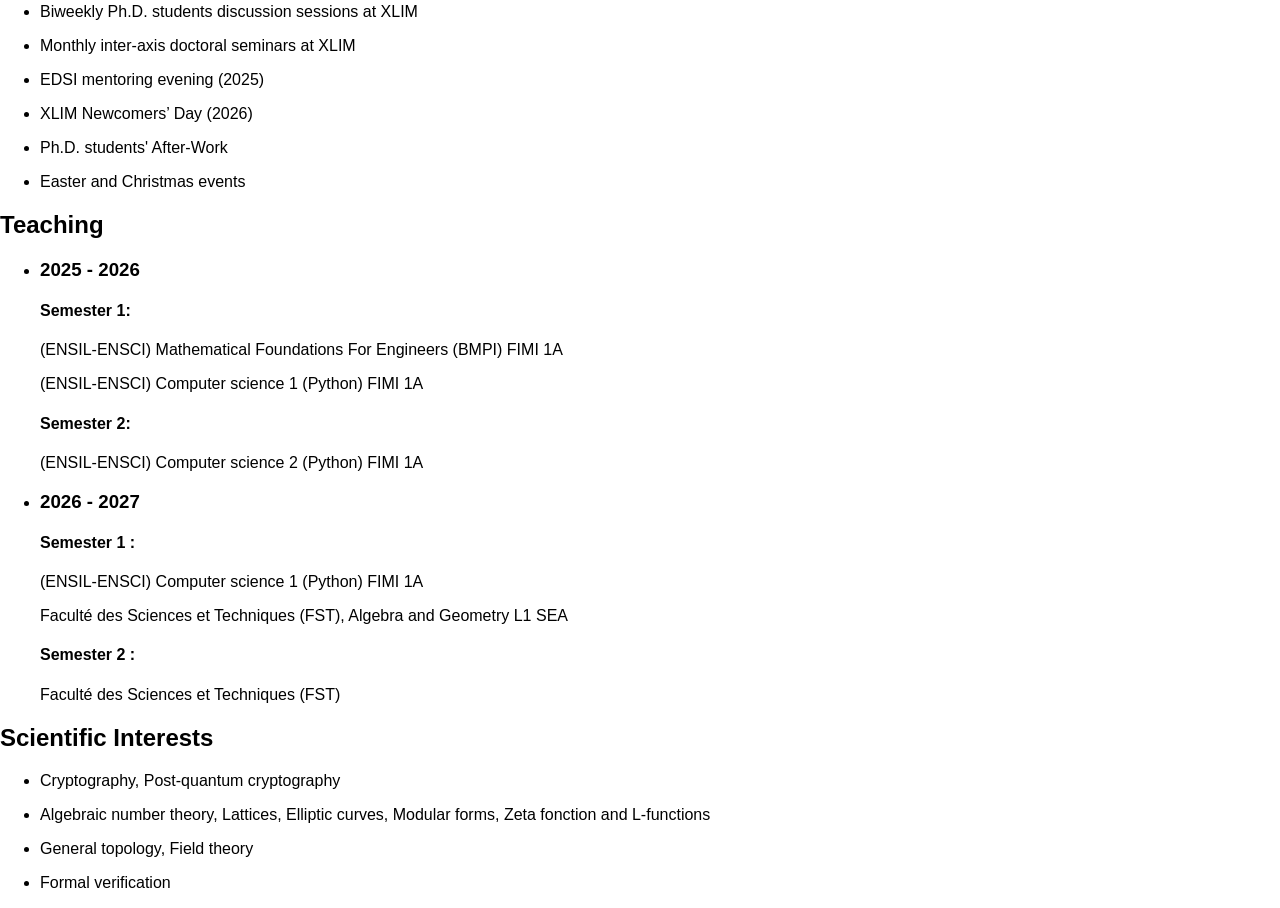
==== commit 3110666c: "fix" ====
--- a/en/index.html
+++ b/en/index.html
@@ -50,9 +50,9 @@
   <p>Presentations given :</p>
   <ul>
     <li><p>ESORICS 2025 : <a href="/pres/ESORICS_2025.pdf"> slides</a></p></li>
-    <li><p>IETF 125 Shenzhen : <a href="/pres/IETF_125.pdf"> slides</p></li>
-    <li><p>IETF 126 Vienna : <a href="/pres/IETF_126.pdf"> slides</p></li>
-    <li><p>IETF 127 San Francisco : <a href="/pres/IETF_127.pdf"> slides</p></li>
+    <li><p>IETF 125 Shenzhen : <a href="/pres/IETF_125.pdf"> slides</a></p></li>
+    <li><p>IETF 126 Vienna : <a href="/pres/IETF_126.pdf"> slides</a></p></li>
+    <li><p>IETF 127 San Francisco : <a href="/pres/IETF_127.pdf"> slides</a></p></li>
   </ul>
 </ul>
   <h2>Scientific events</h2>
